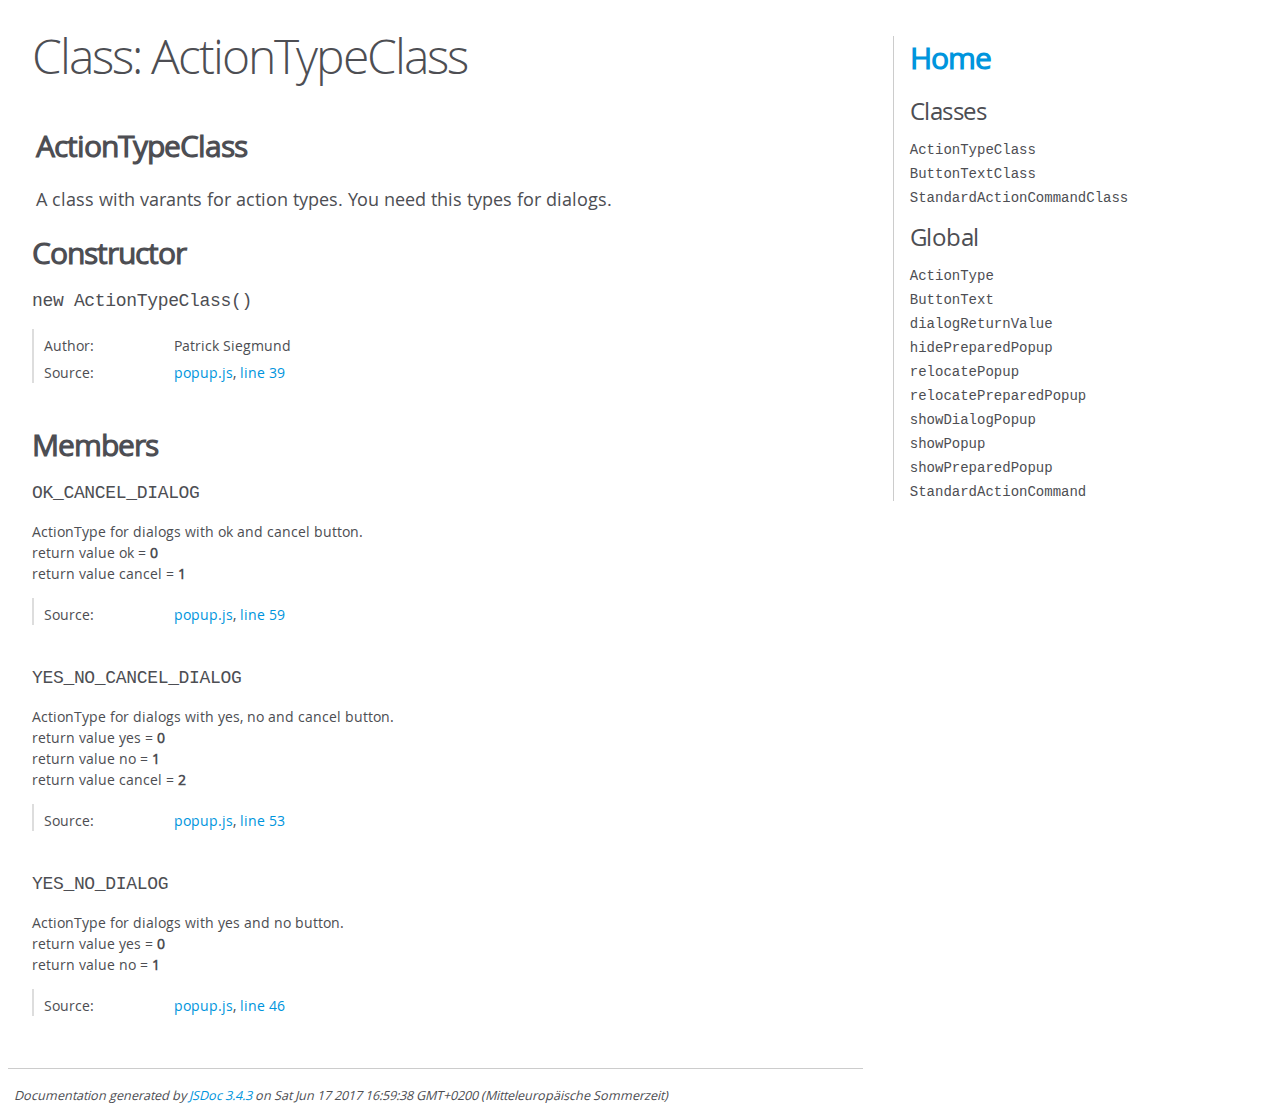
==== documentation/ActionTypeClass.html @ 2ad902a5 "jsdoc batch file" ====
<!DOCTYPE html>
<html lang="en">
<head>
    <meta charset="utf-8">
    <title>JSDoc: Class: ActionTypeClass</title>

    <script src="scripts/prettify/prettify.js"> </script>
    <script src="scripts/prettify/lang-css.js"> </script>
    <!--[if lt IE 9]>
      <script src="//html5shiv.googlecode.com/svn/trunk/html5.js"></script>
    <![endif]-->
    <link type="text/css" rel="stylesheet" href="styles/prettify-tomorrow.css">
    <link type="text/css" rel="stylesheet" href="styles/jsdoc-default.css">
</head>

<body>

<div id="main">

    <h1 class="page-title">Class: ActionTypeClass</h1>

    




<section>

<header>
    
        <h2>ActionTypeClass</h2>
        
            <div class="class-description">A class with varants for action types. You need this types for dialogs.</div>
        
    
</header>

<article>
    <div class="container-overview">
    
        

    
    <h2>Constructor</h2>
    

    <h4 class="name" id="ActionTypeClass"><span class="type-signature"></span>new ActionTypeClass<span class="signature">()</span><span class="type-signature"></span></h4>

    















<dl class="details">

    

    

    

    

    

    

    

    

    
    <dt class="tag-author">Author:</dt>
    <dd class="tag-author">
        <ul>
            <li>Patrick Siegmund</li>
        </ul>
    </dd>
    

    

    

    

    
    <dt class="tag-source">Source:</dt>
    <dd class="tag-source"><ul class="dummy"><li>
        <a href="popup.js.html">popup.js</a>, <a href="popup.js.html#line39">line 39</a>
    </li></ul></dd>
    

    

    

    
</dl>
















    
    </div>

    

    

    

     

    

    
        <h3 class="subsection-title">Members</h3>

        
            
<h4 class="name" id="OK_CANCEL_DIALOG"><span class="type-signature"></span>OK_CANCEL_DIALOG<span class="type-signature"></span></h4>




<div class="description">
    ActionType for dialogs with ok and cancel button.<br>	return value ok = <b>0</b><br>	return value cancel = <b>1</b>
</div>







<dl class="details">

    

    

    

    

    

    

    

    

    

    

    

    

    
    <dt class="tag-source">Source:</dt>
    <dd class="tag-source"><ul class="dummy"><li>
        <a href="popup.js.html">popup.js</a>, <a href="popup.js.html#line59">line 59</a>
    </li></ul></dd>
    

    

    

    
</dl>






        
            
<h4 class="name" id="YES_NO_CANCEL_DIALOG"><span class="type-signature"></span>YES_NO_CANCEL_DIALOG<span class="type-signature"></span></h4>




<div class="description">
    ActionType for dialogs with yes, no and cancel button.<br>	return value yes = <b>0</b><br>	return value no = <b>1</b><br>	return value cancel = <b>2</b>
</div>







<dl class="details">

    

    

    

    

    

    

    

    

    

    

    

    

    
    <dt class="tag-source">Source:</dt>
    <dd class="tag-source"><ul class="dummy"><li>
        <a href="popup.js.html">popup.js</a>, <a href="popup.js.html#line53">line 53</a>
    </li></ul></dd>
    

    

    

    
</dl>






        
            
<h4 class="name" id="YES_NO_DIALOG"><span class="type-signature"></span>YES_NO_DIALOG<span class="type-signature"></span></h4>




<div class="description">
    ActionType for dialogs with yes and no button.<br>	return value yes = <b>0</b><br>	return value no = <b>1</b>
</div>







<dl class="details">

    

    

    

    

    

    

    

    

    

    

    

    

    
    <dt class="tag-source">Source:</dt>
    <dd class="tag-source"><ul class="dummy"><li>
        <a href="popup.js.html">popup.js</a>, <a href="popup.js.html#line46">line 46</a>
    </li></ul></dd>
    

    

    

    
</dl>






        
    

    

    

    
</article>

</section>




</div>

<nav>
    <h2><a href="index.html">Home</a></h2><h3>Classes</h3><ul><li><a href="ActionTypeClass.html">ActionTypeClass</a></li><li><a href="ButtonTextClass.html">ButtonTextClass</a></li><li><a href="StandardActionCommandClass.html">StandardActionCommandClass</a></li></ul><h3>Global</h3><ul><li><a href="global.html#ActionType">ActionType</a></li><li><a href="global.html#ButtonText">ButtonText</a></li><li><a href="global.html#dialogReturnValue">dialogReturnValue</a></li><li><a href="global.html#hidePreparedPopup">hidePreparedPopup</a></li><li><a href="global.html#relocatePopup">relocatePopup</a></li><li><a href="global.html#relocatePreparedPopup">relocatePreparedPopup</a></li><li><a href="global.html#showDialogPopup">showDialogPopup</a></li><li><a href="global.html#showPopup">showPopup</a></li><li><a href="global.html#showPreparedPopup">showPreparedPopup</a></li><li><a href="global.html#StandardActionCommand">StandardActionCommand</a></li></ul>
</nav>

<br class="clear">

<footer>
    Documentation generated by <a href="https://github.com/jsdoc3/jsdoc">JSDoc 3.4.3</a> on Sat Jun 17 2017 16:59:38 GMT+0200 (Mitteleuropäische Sommerzeit)
</footer>

<script> prettyPrint(); </script>
<script src="scripts/linenumber.js"> </script>
</body>
</html>
---- documentation/styles/prettify-tomorrow.css ----
/* Tomorrow Theme */
/* Original theme - https://github.com/chriskempson/tomorrow-theme */
/* Pretty printing styles. Used with prettify.js. */
/* SPAN elements with the classes below are added by prettyprint. */
/* plain text */
.pln {
  color: #4d4d4c; }

@media screen {
  /* string content */
  .str {
    color: #718c00; }

  /* a keyword */
  .kwd {
    color: #8959a8; }

  /* a comment */
  .com {
    color: #8e908c; }

  /* a type name */
  .typ {
    color: #4271ae; }

  /* a literal value */
  .lit {
    color: #f5871f; }

  /* punctuation */
  .pun {
    color: #4d4d4c; }

  /* lisp open bracket */
  .opn {
    color: #4d4d4c; }

  /* lisp close bracket */
  .clo {
    color: #4d4d4c; }

  /* a markup tag name */
  .tag {
    color: #c82829; }

  /* a markup attribute name */
  .atn {
    color: #f5871f; }

  /* a markup attribute value */
  .atv {
    color: #3e999f; }

  /* a declaration */
  .dec {
    color: #f5871f; }

  /* a variable name */
  .var {
    color: #c82829; }

  /* a function name */
  .fun {
    color: #4271ae; } }
/* Use higher contrast and text-weight for printable form. */
@media print, projection {
  .str {
    color: #060; }

  .kwd {
    color: #006;
    font-weight: bold; }

  .com {
    color: #600;
    font-style: italic; }

  .typ {
    color: #404;
    font-weight: bold; }

  .lit {
    color: #044; }

  .pun, .opn, .clo {
    color: #440; }

  .tag {
    color: #006;
    font-weight: bold; }

  .atn {
    color: #404; }

  .atv {
    color: #060; } }
/* Style */
/*
pre.prettyprint {
  background: white;
  font-family: Consolas, Monaco, 'Andale Mono', monospace;
  font-size: 12px;
  line-height: 1.5;
  border: 1px solid #ccc;
  padding: 10px; }
*/

/* Specify class=linenums on a pre to get line numbering */
ol.linenums {
  margin-top: 0;
  margin-bottom: 0; }

/* IE indents via margin-left */
li.L0,
li.L1,
li.L2,
li.L3,
li.L4,
li.L5,
li.L6,
li.L7,
li.L8,
li.L9 {
  /* */ }

/* Alternate shading for lines */
li.L1,
li.L3,
li.L5,
li.L7,
li.L9 {
  /* */ }
---- documentation/styles/jsdoc-default.css ----
@font-face {
    font-family: 'Open Sans';
    font-weight: normal;
    font-style: normal;
    src: url('../fonts/OpenSans-Regular-webfont.eot');
    src:
        local('Open Sans'),
        local('OpenSans'),
        url('../fonts/OpenSans-Regular-webfont.eot?#iefix') format('embedded-opentype'),
        url('../fonts/OpenSans-Regular-webfont.woff') format('woff'),
        url('../fonts/OpenSans-Regular-webfont.svg#open_sansregular') format('svg');
}

@font-face {
    font-family: 'Open Sans Light';
    font-weight: normal;
    font-style: normal;
    src: url('../fonts/OpenSans-Light-webfont.eot');
    src:
        local('Open Sans Light'),
        local('OpenSans Light'),
        url('../fonts/OpenSans-Light-webfont.eot?#iefix') format('embedded-opentype'),
        url('../fonts/OpenSans-Light-webfont.woff') format('woff'),
        url('../fonts/OpenSans-Light-webfont.svg#open_sanslight') format('svg');
}

html
{
    overflow: auto;
    background-color: #fff;
    font-size: 14px;
}

body
{
    font-family: 'Open Sans', sans-serif;
    line-height: 1.5;
    color: #4d4e53;
    background-color: white;
}

a, a:visited, a:active {
    color: #0095dd;
    text-decoration: none;
}

a:hover {
    text-decoration: underline;
}

header
{
    display: block;
    padding: 0px 4px;
}

tt, code, kbd, samp {
    font-family: Consolas, Monaco, 'Andale Mono', monospace;
}

.class-description {
    font-size: 130%;
    line-height: 140%;
    margin-bottom: 1em;
    margin-top: 1em;
}

.class-description:empty {
    margin: 0;
}

#main {
    float: left;
    width: 70%;
}

article dl {
    margin-bottom: 40px;
}

section
{
    display: block;
    background-color: #fff;
    padding: 12px 24px;
    border-bottom: 1px solid #ccc;
    margin-right: 30px;
}

.variation {
    display: none;
}

.signature-attributes {
    font-size: 60%;
    color: #aaa;
    font-style: italic;
    font-weight: lighter;
}

nav
{
    display: block;
    float: right;
    margin-top: 28px;
    width: 30%;
    box-sizing: border-box;
    border-left: 1px solid #ccc;
    padding-left: 16px;
}

nav ul {
    font-family: 'Lucida Grande', 'Lucida Sans Unicode', arial, sans-serif;
    font-size: 100%;
    line-height: 17px;
    padding: 0;
    margin: 0;
    list-style-type: none;
}

nav ul a, nav ul a:visited, nav ul a:active {
    font-family: Consolas, Monaco, 'Andale Mono', monospace;
    line-height: 18px;
    color: #4D4E53;
}

nav h3 {
    margin-top: 12px;
}

nav li {
    margin-top: 6px;
}

footer {
    display: block;
    padding: 6px;
    margin-top: 12px;
    font-style: italic;
    font-size: 90%;
}

h1, h2, h3, h4 {
    font-weight: 200;
    margin: 0;
}

h1
{
    font-family: 'Open Sans Light', sans-serif;
    font-size: 48px;
    letter-spacing: -2px;
    margin: 12px 24px 20px;
}

h2, h3.subsection-title
{
    font-size: 30px;
    font-weight: 700;
    letter-spacing: -1px;
    margin-bottom: 12px;
}

h3
{
    font-size: 24px;
    letter-spacing: -0.5px;
    margin-bottom: 12px;
}

h4
{
    font-size: 18px;
    letter-spacing: -0.33px;
    margin-bottom: 12px;
    color: #4d4e53;
}

h5, .container-overview .subsection-title
{
    font-size: 120%;
    font-weight: bold;
    letter-spacing: -0.01em;
    margin: 8px 0 3px 0;
}

h6
{
    font-size: 100%;
    letter-spacing: -0.01em;
    margin: 6px 0 3px 0;
    font-style: italic;
}

table
{
    border-spacing: 0;
    border: 0;
    border-collapse: collapse;
}

td, th
{
    border: 1px solid #ddd;
    margin: 0px;
    text-align: left;
    vertical-align: top;
    padding: 4px 6px;
    display: table-cell;
}

thead tr
{
    background-color: #ddd;
    font-weight: bold;
}

th { border-right: 1px solid #aaa; }
tr > th:last-child { border-right: 1px solid #ddd; }

.ancestors { color: #999; }
.ancestors a
{
    color: #999 !important;
    text-decoration: none;
}

.clear
{
    clear: both;
}

.important
{
    font-weight: bold;
    color: #950B02;
}

.yes-def {
    text-indent: -1000px;
}

.type-signature {
    color: #aaa;
}

.name, .signature {
    font-family: Consolas, Monaco, 'Andale Mono', monospace;
}

.details { margin-top: 14px; border-left: 2px solid #DDD; }
.details dt { width: 120px; float: left; padding-left: 10px;  padding-top: 6px; }
.details dd { margin-left: 70px; }
.details ul { margin: 0; }
.details ul { list-style-type: none; }
.details li { margin-left: 30px; padding-top: 6px; }
.details pre.prettyprint { margin: 0 }
.details .object-value { padding-top: 0; }

.description {
    margin-bottom: 1em;
    margin-top: 1em;
}

.code-caption
{
    font-style: italic;
    font-size: 107%;
    margin: 0;
}

.prettyprint
{
    border: 1px solid #ddd;
    width: 80%;
    overflow: auto;
}

.prettyprint.source {
    width: inherit;
}

.prettyprint code
{
    font-size: 100%;
    line-height: 18px;
    display: block;
    padding: 4px 12px;
    margin: 0;
    background-color: #fff;
    color: #4D4E53;
}

.prettyprint code span.line
{
  display: inline-block;
}

.prettyprint.linenums
{
  padding-left: 70px;
  -webkit-user-select: none;
  -moz-user-select: none;
  -ms-user-select: none;
  user-select: none;
}

.prettyprint.linenums ol
{
  padding-left: 0;
}

.prettyprint.linenums li
{
  border-left: 3px #ddd solid;
}

.prettyprint.linenums li.selected,
.prettyprint.linenums li.selected *
{
  background-color: lightyellow;
}

.prettyprint.linenums li *
{
  -webkit-user-select: text;
  -moz-user-select: text;
  -ms-user-select: text;
  user-select: text;
}

.params .name, .props .name, .name code {
    color: #4D4E53;
    font-family: Consolas, Monaco, 'Andale Mono', monospace;
    font-size: 100%;
}

.params td.description > p:first-child,
.props td.description > p:first-child
{
    margin-top: 0;
    padding-top: 0;
}

.params td.description > p:last-child,
.props td.description > p:last-child
{
    margin-bottom: 0;
    padding-bottom: 0;
}

.disabled {
    color: #454545;
}
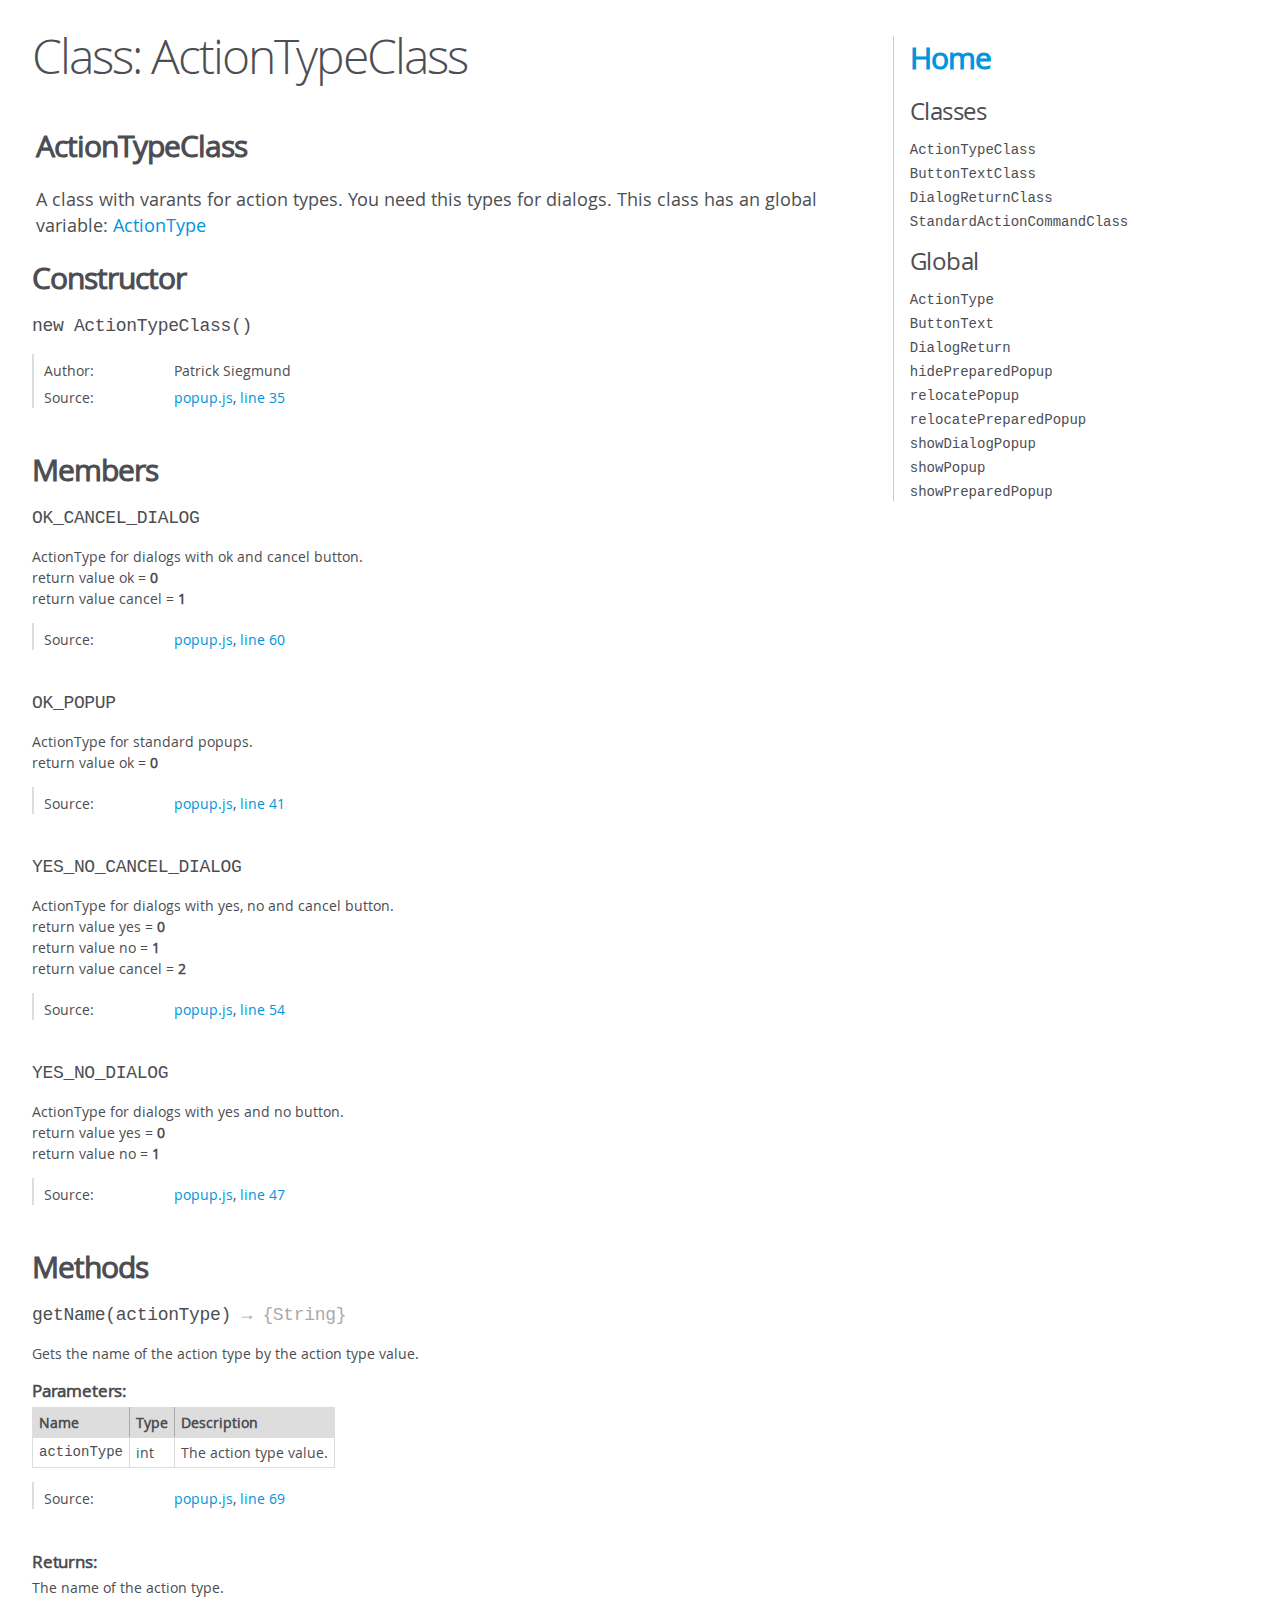
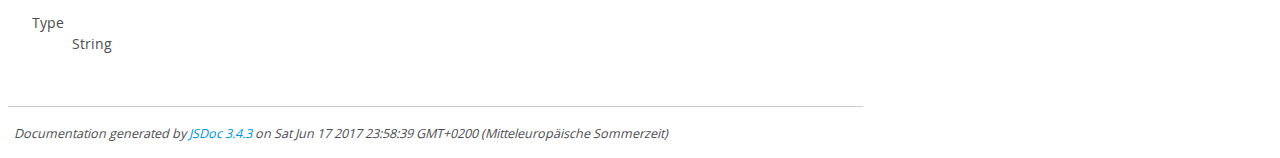
==== commit e1c2f2a4: "Version 1.2.0: more object oriented elements" ====
--- a/documentation/ActionTypeClass.html
+++ b/documentation/ActionTypeClass.html
@@ -30,7 +30,8 @@
     
         <h2>ActionTypeClass</h2>
         
-            <div class="class-description">A class with varants for action types. You need this types for dialogs.</div>
+            <div class="class-description">A class with varants for action types. You need this types for dialogs.+This class has an global variable: <a href="global.html#ActionType">ActionType</a></div>
         
     
 </header>
@@ -98,7 +99,7 @@
     
     <dt class="tag-source">Source:</dt>
     <dd class="tag-source"><ul class="dummy"><li>
-        <a href="popup.js.html">popup.js</a>, <a href="popup.js.html#line39">line 39</a>
+        <a href="popup.js.html">popup.js</a>, <a href="popup.js.html#line35">line 35</a>
     </li></ul></dd>
     
 
@@ -188,7 +189,70 @@
     
     <dt class="tag-source">Source:</dt>
     <dd class="tag-source"><ul class="dummy"><li>
-        <a href="popup.js.html">popup.js</a>, <a href="popup.js.html#line59">line 59</a>
+        <a href="popup.js.html">popup.js</a>, <a href="popup.js.html#line60">line 60</a>
+    </li></ul></dd>
+    
+
+    
+
+    
+
+    
+</dl>
+
+
+
+
+
+
+        
+            
+<h4 class="name" id="OK_POPUP"><span class="type-signature"></span>OK_POPUP<span class="type-signature"></span></h4>
+
+
+
+
+<div class="description">
+    ActionType for standard popups.<br>+	return value ok = <b>0</b>
+</div>
+
+
+
+
+
+
+
+<dl class="details">
+
+    
+
+    
+
+    
+
+    
+
+    
+
+    
+
+    
+
+    
+
+    
+
+    
+
+    
+
+    
+
+    
+    <dt class="tag-source">Source:</dt>
+    <dd class="tag-source"><ul class="dummy"><li>
+        <a href="popup.js.html">popup.js</a>, <a href="popup.js.html#line41">line 41</a>
     </li></ul></dd>
     
 
@@ -253,7 +317,7 @@
     
     <dt class="tag-source">Source:</dt>
     <dd class="tag-source"><ul class="dummy"><li>
-        <a href="popup.js.html">popup.js</a>, <a href="popup.js.html#line53">line 53</a>
+        <a href="popup.js.html">popup.js</a>, <a href="popup.js.html#line54">line 54</a>
     </li></ul></dd>
     
 
@@ -317,7 +381,7 @@
     
     <dt class="tag-source">Source:</dt>
     <dd class="tag-source"><ul class="dummy"><li>
-        <a href="popup.js.html">popup.js</a>, <a href="popup.js.html#line46">line 46</a>
+        <a href="popup.js.html">popup.js</a>, <a href="popup.js.html#line47">line 47</a>
     </li></ul></dd>
     
 
@@ -337,6 +401,163 @@
     
 
     
+        <h3 class="subsection-title">Methods</h3>
+
+        
+            
+
+    
+
+    <h4 class="name" id="getName"><span class="type-signature"></span>getName<span class="signature">(actionType)</span><span class="type-signature"> &rarr; {String}</span></h4>
+
+    
+
+
+
+<div class="description">
+    Gets the name of the action type by the action type value.
+</div>
+
+
+
+
+
+
+
+
+
+    <h5>Parameters:</h5>
+    
+
+<table class="params">
+    <thead>
+    <tr>
+        
+        <th>Name</th>
+        
+
+        <th>Type</th>
+
+        
+
+        
+
+        <th class="last">Description</th>
+    </tr>
+    </thead>
+
+    <tbody>
+    
+
+        <tr>
+            
+                <td class="name"><code>actionType</code></td>
+            
+
+            <td class="type">
+            
+                
+<span class="param-type">int</span>
+
+
+            
+            </td>
+
+            
+
+            
+
+            <td class="description last">The action type value.</td>
+        </tr>
+
+    
+    </tbody>
+</table>
+
+
+
+
+
+
+<dl class="details">
+
+    
+
+    
+
+    
+
+    
+
+    
+
+    
+
+    
+
+    
+
+    
+
+    
+
+    
+
+    
+
+    
+    <dt class="tag-source">Source:</dt>
+    <dd class="tag-source"><ul class="dummy"><li>
+        <a href="popup.js.html">popup.js</a>, <a href="popup.js.html#line69">line 69</a>
+    </li></ul></dd>
+    
+
+    
+
+    
+
+    
+</dl>
+
+
+
+
+
+
+
+
+
+
+
+
+
+<h5>Returns:</h5>
+
+        
+<div class="param-desc">
+    The name of the action type.
+</div>
+
+
+
+<dl>
+    <dt>
+        Type
+    </dt>
+    <dd>
+        
+<span class="param-type">String</span>
+
+
+    </dd>
+</dl>
+
+    
+
+
+
+        
+    
 
     
 
@@ -351,13 +572,13 @@
 </div>
 
 <nav>
-    <h2><a href="index.html">Home</a></h2><h3>Classes</h3><ul><li><a href="ActionTypeClass.html">ActionTypeClass</a></li><li><a href="ButtonTextClass.html">ButtonTextClass</a></li><li><a href="StandardActionCommandClass.html">StandardActionCommandClass</a></li></ul><h3>Global</h3><ul><li><a href="global.html#ActionType">ActionType</a></li><li><a href="global.html#ButtonText">ButtonText</a></li><li><a href="global.html#dialogReturnValue">dialogReturnValue</a></li><li><a href="global.html#hidePreparedPopup">hidePreparedPopup</a></li><li><a href="global.html#relocatePopup">relocatePopup</a></li><li><a href="global.html#relocatePreparedPopup">relocatePreparedPopup</a></li><li><a href="global.html#showDialogPopup">showDialogPopup</a></li><li><a href="global.html#showPopup">showPopup</a></li><li><a href="global.html#showPreparedPopup">showPreparedPopup</a></li><li><a href="global.html#StandardActionCommand">StandardActionCommand</a></li></ul>
+    <h2><a href="index.html">Home</a></h2><h3>Classes</h3><ul><li><a href="ActionTypeClass.html">ActionTypeClass</a></li><li><a href="ButtonTextClass.html">ButtonTextClass</a></li><li><a href="DialogReturnClass.html">DialogReturnClass</a></li><li><a href="StandardActionCommandClass.html">StandardActionCommandClass</a></li></ul><h3>Global</h3><ul><li><a href="global.html#ActionType">ActionType</a></li><li><a href="global.html#ButtonText">ButtonText</a></li><li><a href="global.html#DialogReturn">DialogReturn</a></li><li><a href="global.html#hidePreparedPopup">hidePreparedPopup</a></li><li><a href="global.html#relocatePopup">relocatePopup</a></li><li><a href="global.html#relocatePreparedPopup">relocatePreparedPopup</a></li><li><a href="global.html#showDialogPopup">showDialogPopup</a></li><li><a href="global.html#showPopup">showPopup</a></li><li><a href="global.html#showPreparedPopup">showPreparedPopup</a></li></ul>
 </nav>
 
 <br class="clear">
 
 <footer>
-    Documentation generated by <a href="https://github.com/jsdoc3/jsdoc">JSDoc 3.4.3</a> on Sat Jun 17 2017 16:59:38 GMT+0200 (Mitteleuropäische Sommerzeit)
+    Documentation generated by <a href="https://github.com/jsdoc3/jsdoc">JSDoc 3.4.3</a> on Sat Jun 17 2017 23:58:39 GMT+0200 (Mitteleuropäische Sommerzeit)
 </footer>
 
 <script> prettyPrint(); </script>
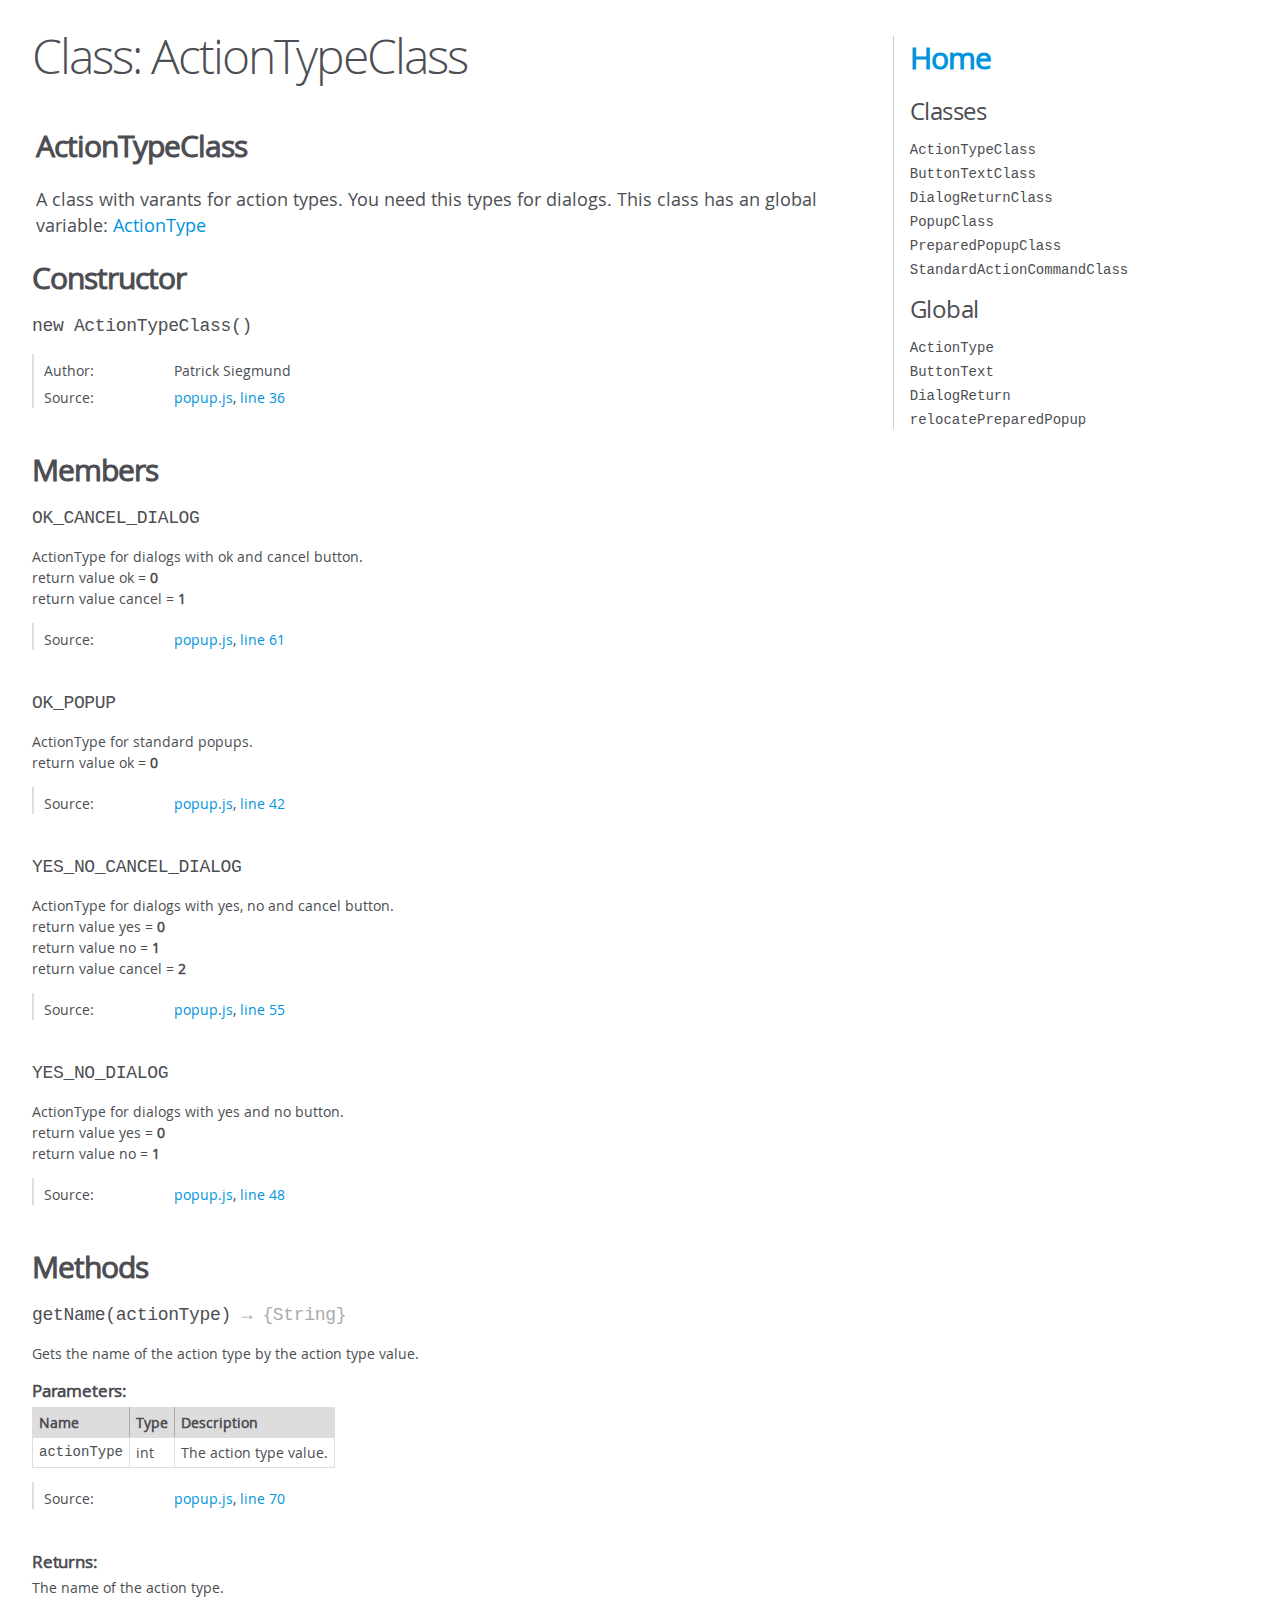
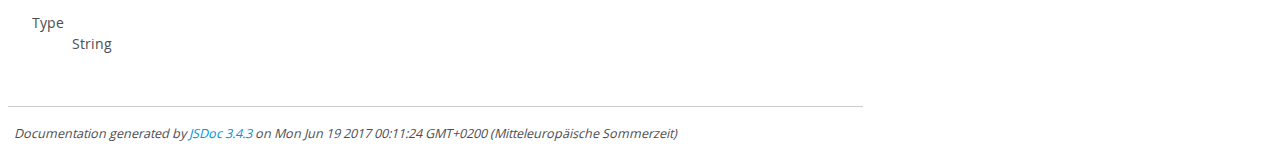
==== commit eb91dd0a: "Fast komplett auf OO umgestiegen." ====
--- a/documentation/ActionTypeClass.html
+++ b/documentation/ActionTypeClass.html
@@ -99,7 +99,7 @@
     
     <dt class="tag-source">Source:</dt>
     <dd class="tag-source"><ul class="dummy"><li>
-        <a href="popup.js.html">popup.js</a>, <a href="popup.js.html#line35">line 35</a>
+        <a href="popup.js.html">popup.js</a>, <a href="popup.js.html#line36">line 36</a>
     </li></ul></dd>
     
 
@@ -189,7 +189,7 @@
     
     <dt class="tag-source">Source:</dt>
     <dd class="tag-source"><ul class="dummy"><li>
-        <a href="popup.js.html">popup.js</a>, <a href="popup.js.html#line60">line 60</a>
+        <a href="popup.js.html">popup.js</a>, <a href="popup.js.html#line61">line 61</a>
     </li></ul></dd>
     
 
@@ -252,7 +252,7 @@
     
     <dt class="tag-source">Source:</dt>
     <dd class="tag-source"><ul class="dummy"><li>
-        <a href="popup.js.html">popup.js</a>, <a href="popup.js.html#line41">line 41</a>
+        <a href="popup.js.html">popup.js</a>, <a href="popup.js.html#line42">line 42</a>
     </li></ul></dd>
     
 
@@ -317,7 +317,7 @@
     
     <dt class="tag-source">Source:</dt>
     <dd class="tag-source"><ul class="dummy"><li>
-        <a href="popup.js.html">popup.js</a>, <a href="popup.js.html#line54">line 54</a>
+        <a href="popup.js.html">popup.js</a>, <a href="popup.js.html#line55">line 55</a>
     </li></ul></dd>
     
 
@@ -381,7 +381,7 @@
     
     <dt class="tag-source">Source:</dt>
     <dd class="tag-source"><ul class="dummy"><li>
-        <a href="popup.js.html">popup.js</a>, <a href="popup.js.html#line47">line 47</a>
+        <a href="popup.js.html">popup.js</a>, <a href="popup.js.html#line48">line 48</a>
     </li></ul></dd>
     
 
@@ -508,7 +508,7 @@
     
     <dt class="tag-source">Source:</dt>
     <dd class="tag-source"><ul class="dummy"><li>
-        <a href="popup.js.html">popup.js</a>, <a href="popup.js.html#line69">line 69</a>
+        <a href="popup.js.html">popup.js</a>, <a href="popup.js.html#line70">line 70</a>
     </li></ul></dd>
     
 
@@ -572,13 +572,13 @@
 </div>
 
 <nav>
-    <h2><a href="index.html">Home</a></h2><h3>Classes</h3><ul><li><a href="ActionTypeClass.html">ActionTypeClass</a></li><li><a href="ButtonTextClass.html">ButtonTextClass</a></li><li><a href="DialogReturnClass.html">DialogReturnClass</a></li><li><a href="StandardActionCommandClass.html">StandardActionCommandClass</a></li></ul><h3>Global</h3><ul><li><a href="global.html#ActionType">ActionType</a></li><li><a href="global.html#ButtonText">ButtonText</a></li><li><a href="global.html#DialogReturn">DialogReturn</a></li><li><a href="global.html#hidePreparedPopup">hidePreparedPopup</a></li><li><a href="global.html#relocatePopup">relocatePopup</a></li><li><a href="global.html#relocatePreparedPopup">relocatePreparedPopup</a></li><li><a href="global.html#showDialogPopup">showDialogPopup</a></li><li><a href="global.html#showPopup">showPopup</a></li><li><a href="global.html#showPreparedPopup">showPreparedPopup</a></li></ul>
+    <h2><a href="index.html">Home</a></h2><h3>Classes</h3><ul><li><a href="ActionTypeClass.html">ActionTypeClass</a></li><li><a href="ButtonTextClass.html">ButtonTextClass</a></li><li><a href="DialogReturnClass.html">DialogReturnClass</a></li><li><a href="PopupClass.html">PopupClass</a></li><li><a href="PreparedPopupClass.html">PreparedPopupClass</a></li><li><a href="StandardActionCommandClass.html">StandardActionCommandClass</a></li></ul><h3>Global</h3><ul><li><a href="global.html#ActionType">ActionType</a></li><li><a href="global.html#ButtonText">ButtonText</a></li><li><a href="global.html#DialogReturn">DialogReturn</a></li><li><a href="global.html#relocatePreparedPopup">relocatePreparedPopup</a></li></ul>
 </nav>
 
 <br class="clear">
 
 <footer>
-    Documentation generated by <a href="https://github.com/jsdoc3/jsdoc">JSDoc 3.4.3</a> on Sat Jun 17 2017 23:58:39 GMT+0200 (Mitteleuropäische Sommerzeit)
+    Documentation generated by <a href="https://github.com/jsdoc3/jsdoc">JSDoc 3.4.3</a> on Mon Jun 19 2017 00:11:24 GMT+0200 (Mitteleuropäische Sommerzeit)
 </footer>
 
 <script> prettyPrint(); </script>
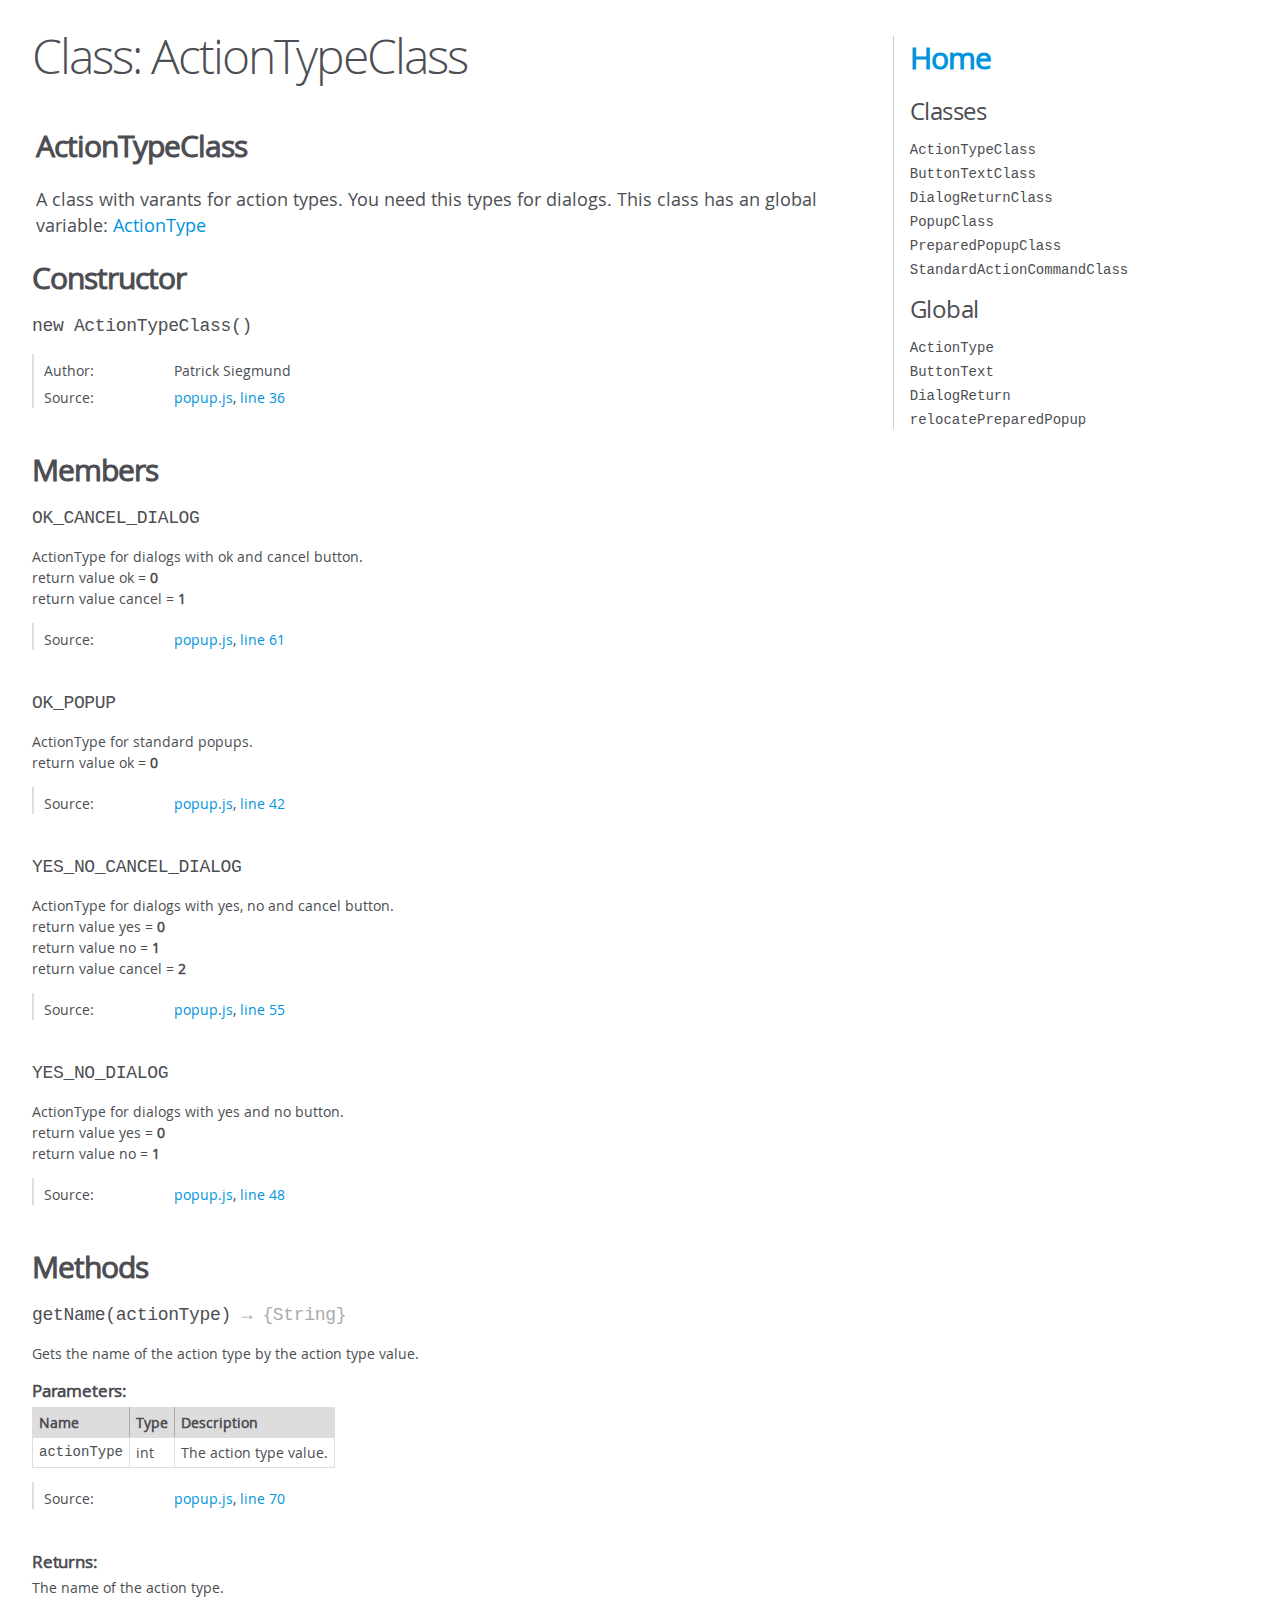
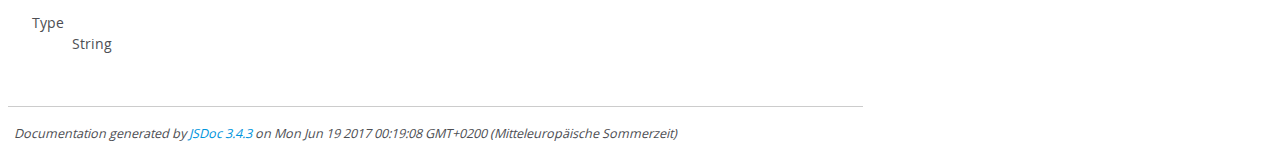
==== commit 85d91fd8: "Korrektur an der Doku" ====
--- a/documentation/ActionTypeClass.html
+++ b/documentation/ActionTypeClass.html
@@ -578,7 +578,7 @@
 <br class="clear">
 
 <footer>
-    Documentation generated by <a href="https://github.com/jsdoc3/jsdoc">JSDoc 3.4.3</a> on Mon Jun 19 2017 00:11:24 GMT+0200 (Mitteleuropäische Sommerzeit)
+    Documentation generated by <a href="https://github.com/jsdoc3/jsdoc">JSDoc 3.4.3</a> on Mon Jun 19 2017 00:19:08 GMT+0200 (Mitteleuropäische Sommerzeit)
 </footer>
 
 <script> prettyPrint(); </script>
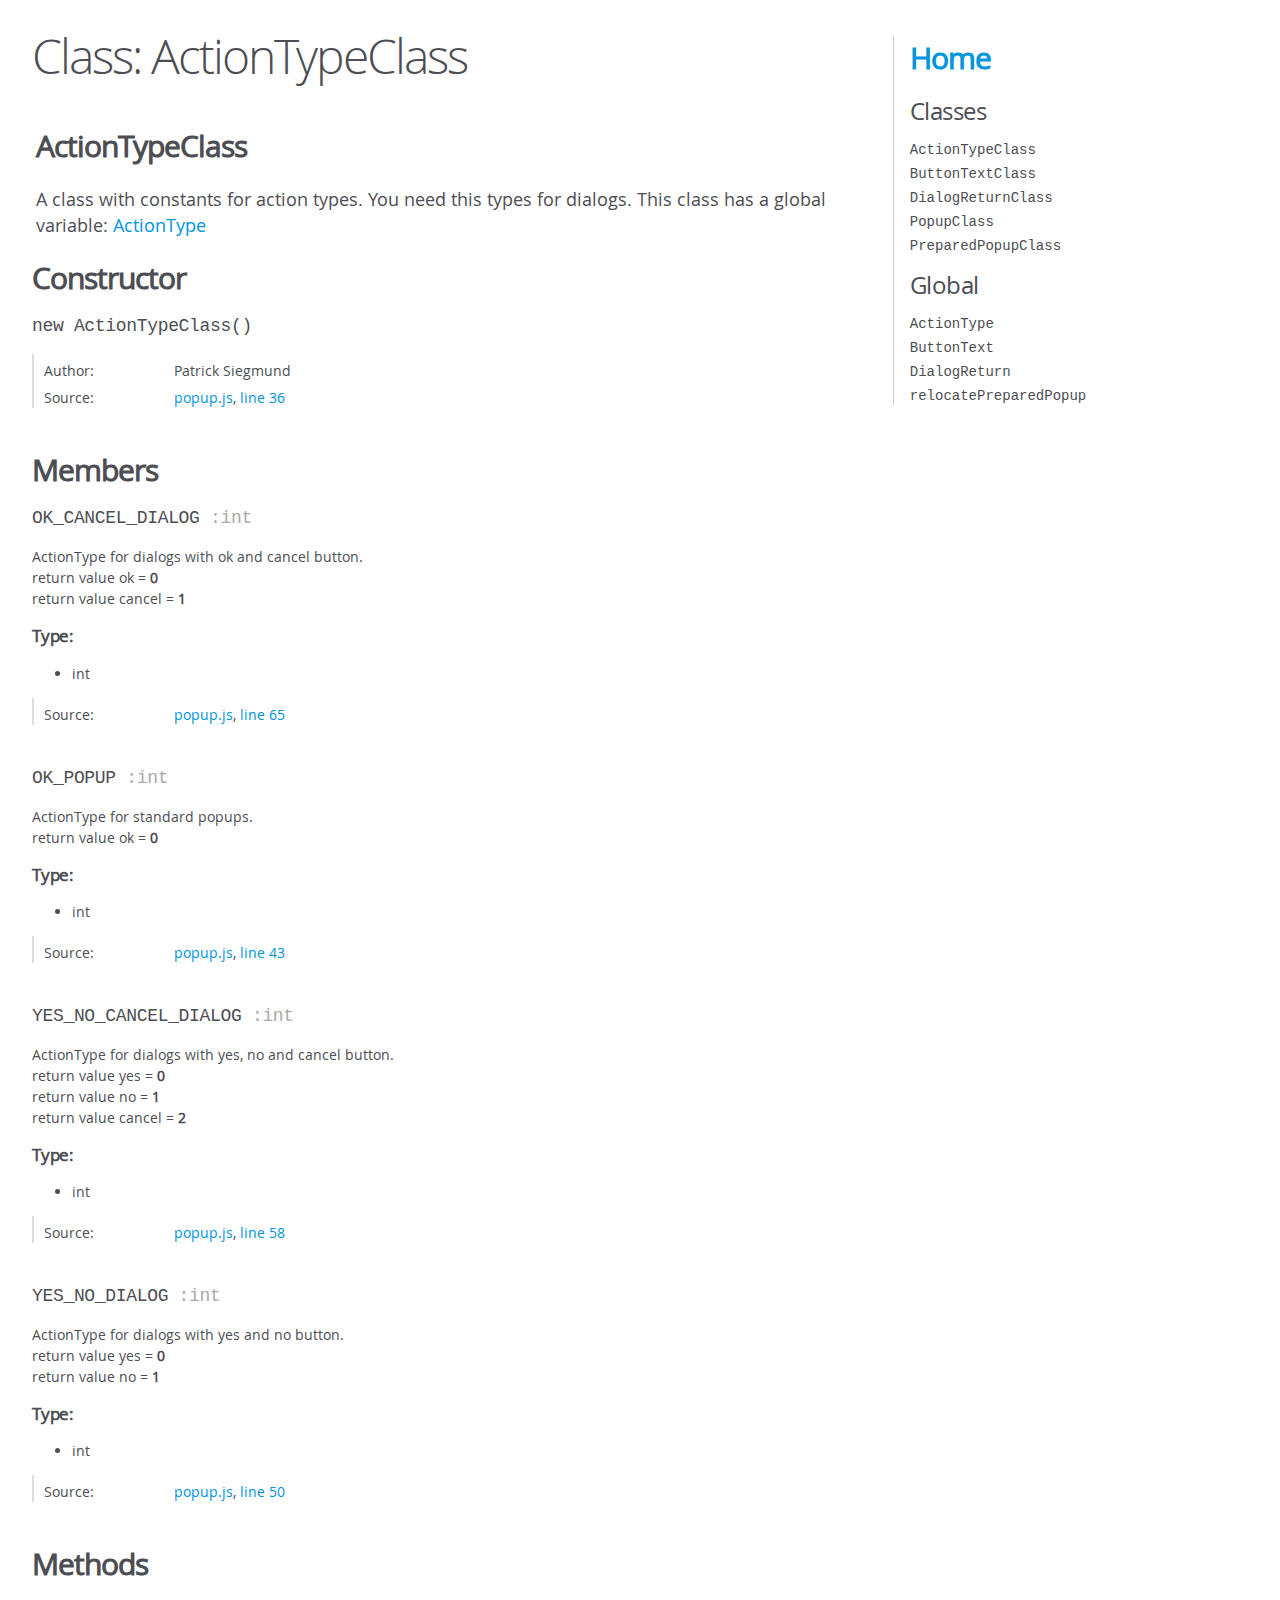
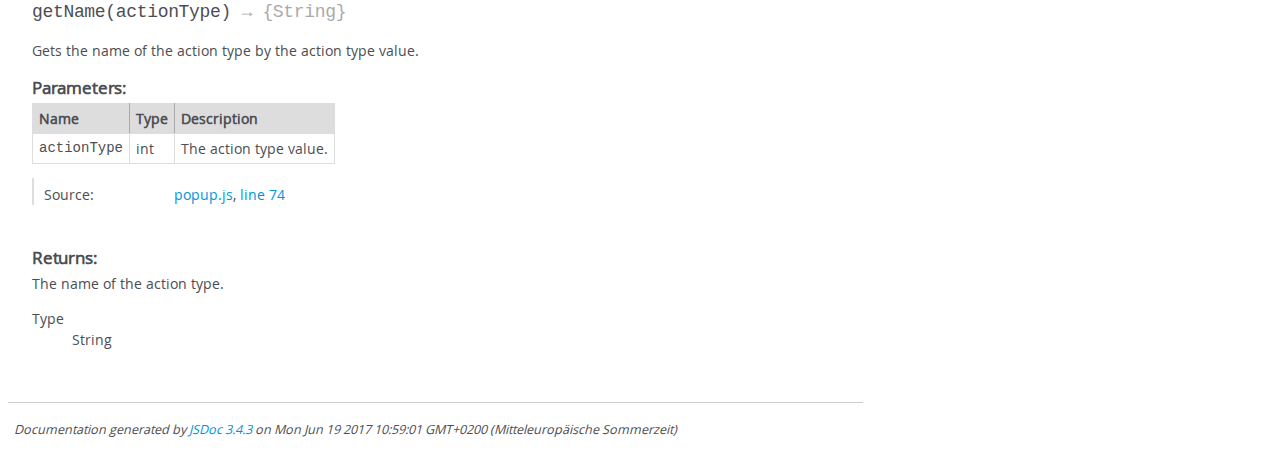
==== commit cdf88fc0: "Update der Doku" ====
--- a/documentation/ActionTypeClass.html
+++ b/documentation/ActionTypeClass.html
@@ -30,8 +30,8 @@
     
         <h2>ActionTypeClass</h2>
         
-            <div class="class-description">A class with varants for action types. You need this types for dialogs.-This class has an global variable: <a href="global.html#ActionType">ActionType</a></div>
+            <div class="class-description">A class with constants for action types. You need this types for dialogs.+This class has a global variable: <a href="global.html#ActionType">ActionType</a></div>
         
     
 </header>
@@ -143,7 +143,7 @@
 
         
             
-<h4 class="name" id="OK_CANCEL_DIALOG"><span class="type-signature"></span>OK_CANCEL_DIALOG<span class="type-signature"></span></h4>
+<h4 class="name" id="OK_CANCEL_DIALOG"><span class="type-signature"></span>OK_CANCEL_DIALOG<span class="type-signature"> :int</span></h4>
 
 
 
@@ -156,6 +156,16 @@
 
 
 
+    <h5>Type:</h5>
+    <ul>
+        <li>
+            
+<span class="param-type">int</span>
+
+
+        </li>
+    </ul>
+
 
 
 
@@ -189,7 +199,7 @@
     
     <dt class="tag-source">Source:</dt>
     <dd class="tag-source"><ul class="dummy"><li>
-        <a href="popup.js.html">popup.js</a>, <a href="popup.js.html#line61">line 61</a>
+        <a href="popup.js.html">popup.js</a>, <a href="popup.js.html#line65">line 65</a>
     </li></ul></dd>
     
 
@@ -207,7 +217,7 @@
 
         
             
-<h4 class="name" id="OK_POPUP"><span class="type-signature"></span>OK_POPUP<span class="type-signature"></span></h4>
+<h4 class="name" id="OK_POPUP"><span class="type-signature"></span>OK_POPUP<span class="type-signature"> :int</span></h4>
 
 
 
@@ -219,6 +229,16 @@
 
 
 
+    <h5>Type:</h5>
+    <ul>
+        <li>
+            
+<span class="param-type">int</span>
+
+
+        </li>
+    </ul>
+
 
 
 
@@ -252,7 +272,7 @@
     
     <dt class="tag-source">Source:</dt>
     <dd class="tag-source"><ul class="dummy"><li>
-        <a href="popup.js.html">popup.js</a>, <a href="popup.js.html#line42">line 42</a>
+        <a href="popup.js.html">popup.js</a>, <a href="popup.js.html#line43">line 43</a>
     </li></ul></dd>
     
 
@@ -270,7 +290,7 @@
 
         
             
-<h4 class="name" id="YES_NO_CANCEL_DIALOG"><span class="type-signature"></span>YES_NO_CANCEL_DIALOG<span class="type-signature"></span></h4>
+<h4 class="name" id="YES_NO_CANCEL_DIALOG"><span class="type-signature"></span>YES_NO_CANCEL_DIALOG<span class="type-signature"> :int</span></h4>
 
 
 
@@ -284,6 +304,16 @@
 
 
 
+    <h5>Type:</h5>
+    <ul>
+        <li>
+            
+<span class="param-type">int</span>
+
+
+        </li>
+    </ul>
+
 
 
 
@@ -317,7 +347,7 @@
     
     <dt class="tag-source">Source:</dt>
     <dd class="tag-source"><ul class="dummy"><li>
-        <a href="popup.js.html">popup.js</a>, <a href="popup.js.html#line55">line 55</a>
+        <a href="popup.js.html">popup.js</a>, <a href="popup.js.html#line58">line 58</a>
     </li></ul></dd>
     
 
@@ -335,7 +365,7 @@
 
         
             
-<h4 class="name" id="YES_NO_DIALOG"><span class="type-signature"></span>YES_NO_DIALOG<span class="type-signature"></span></h4>
+<h4 class="name" id="YES_NO_DIALOG"><span class="type-signature"></span>YES_NO_DIALOG<span class="type-signature"> :int</span></h4>
 
 
 
@@ -348,6 +378,16 @@
 
 
 
+    <h5>Type:</h5>
+    <ul>
+        <li>
+            
+<span class="param-type">int</span>
+
+
+        </li>
+    </ul>
+
 
 
 
@@ -381,7 +421,7 @@
     
     <dt class="tag-source">Source:</dt>
     <dd class="tag-source"><ul class="dummy"><li>
-        <a href="popup.js.html">popup.js</a>, <a href="popup.js.html#line48">line 48</a>
+        <a href="popup.js.html">popup.js</a>, <a href="popup.js.html#line50">line 50</a>
     </li></ul></dd>
     
 
@@ -508,7 +548,7 @@
     
     <dt class="tag-source">Source:</dt>
     <dd class="tag-source"><ul class="dummy"><li>
-        <a href="popup.js.html">popup.js</a>, <a href="popup.js.html#line70">line 70</a>
+        <a href="popup.js.html">popup.js</a>, <a href="popup.js.html#line74">line 74</a>
     </li></ul></dd>
     
 
@@ -572,13 +612,13 @@
 </div>
 
 <nav>
-    <h2><a href="index.html">Home</a></h2><h3>Classes</h3><ul><li><a href="ActionTypeClass.html">ActionTypeClass</a></li><li><a href="ButtonTextClass.html">ButtonTextClass</a></li><li><a href="DialogReturnClass.html">DialogReturnClass</a></li><li><a href="PopupClass.html">PopupClass</a></li><li><a href="PreparedPopupClass.html">PreparedPopupClass</a></li><li><a href="StandardActionCommandClass.html">StandardActionCommandClass</a></li></ul><h3>Global</h3><ul><li><a href="global.html#ActionType">ActionType</a></li><li><a href="global.html#ButtonText">ButtonText</a></li><li><a href="global.html#DialogReturn">DialogReturn</a></li><li><a href="global.html#relocatePreparedPopup">relocatePreparedPopup</a></li></ul>
+    <h2><a href="index.html">Home</a></h2><h3>Classes</h3><ul><li><a href="ActionTypeClass.html">ActionTypeClass</a></li><li><a href="ButtonTextClass.html">ButtonTextClass</a></li><li><a href="DialogReturnClass.html">DialogReturnClass</a></li><li><a href="PopupClass.html">PopupClass</a></li><li><a href="PreparedPopupClass.html">PreparedPopupClass</a></li></ul><h3>Global</h3><ul><li><a href="global.html#ActionType">ActionType</a></li><li><a href="global.html#ButtonText">ButtonText</a></li><li><a href="global.html#DialogReturn">DialogReturn</a></li><li><a href="global.html#relocatePreparedPopup">relocatePreparedPopup</a></li></ul>
 </nav>
 
 <br class="clear">
 
 <footer>
-    Documentation generated by <a href="https://github.com/jsdoc3/jsdoc">JSDoc 3.4.3</a> on Mon Jun 19 2017 00:19:08 GMT+0200 (Mitteleuropäische Sommerzeit)
+    Documentation generated by <a href="https://github.com/jsdoc3/jsdoc">JSDoc 3.4.3</a> on Mon Jun 19 2017 10:59:01 GMT+0200 (Mitteleuropäische Sommerzeit)
 </footer>
 
 <script> prettyPrint(); </script>
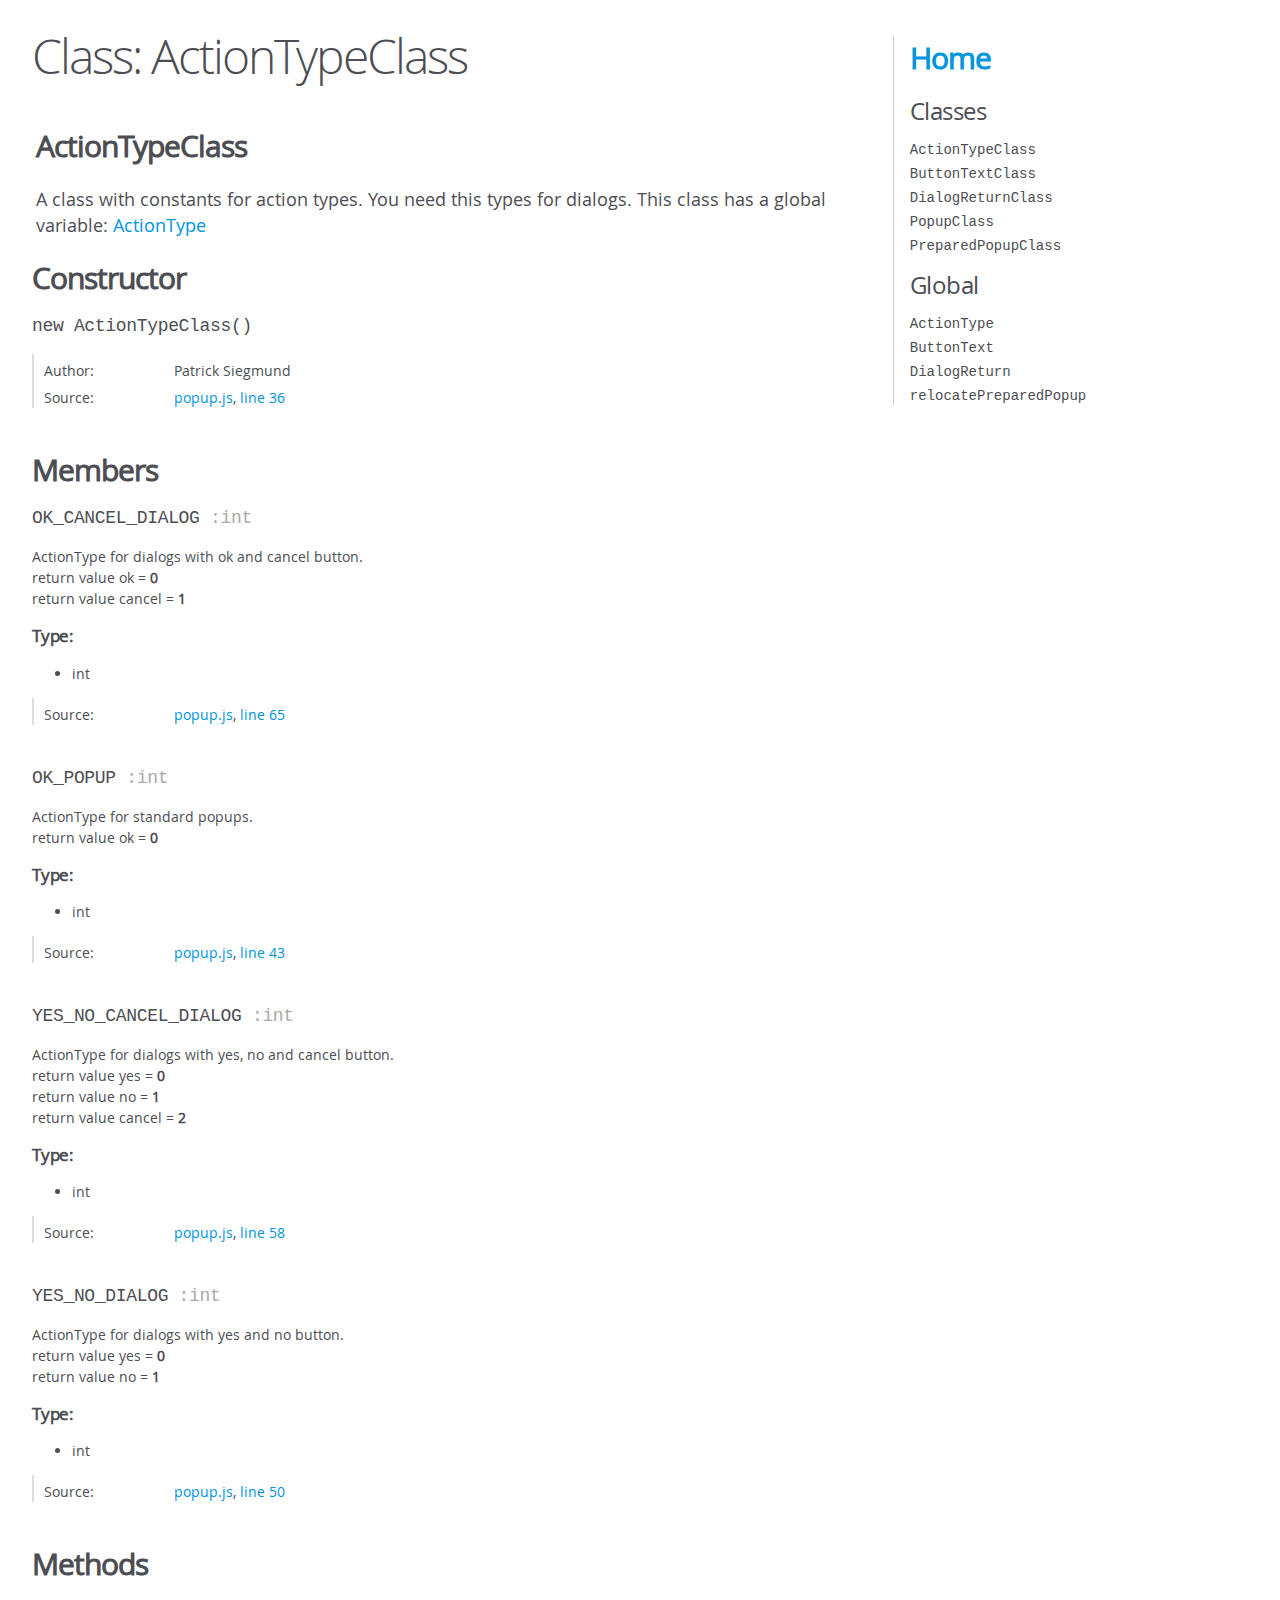
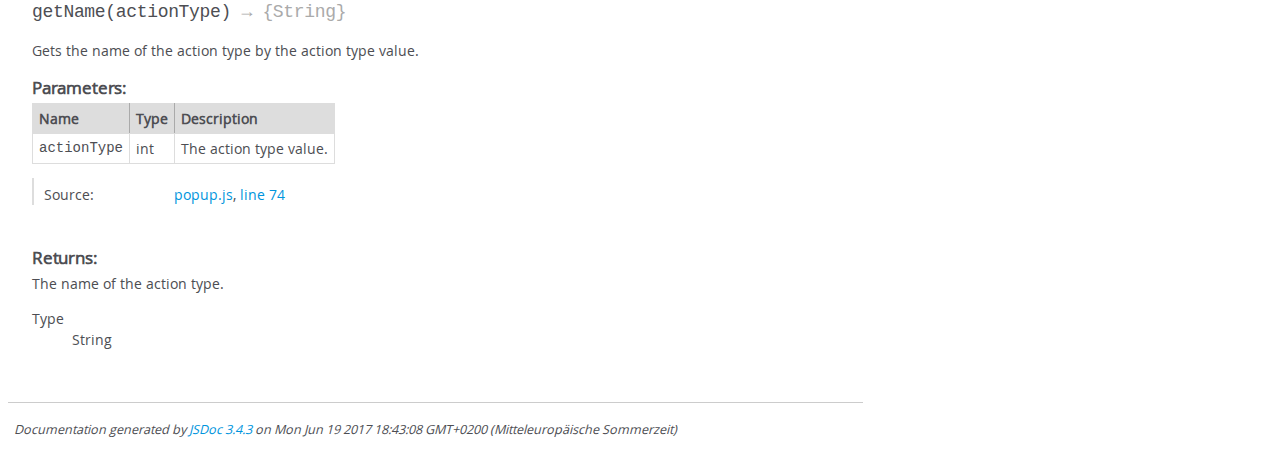
==== commit 899616f3: "Titel zu Popups / Dialogen hinzugefügt" ====
--- a/documentation/ActionTypeClass.html
+++ b/documentation/ActionTypeClass.html
@@ -618,7 +618,7 @@
 <br class="clear">
 
 <footer>
-    Documentation generated by <a href="https://github.com/jsdoc3/jsdoc">JSDoc 3.4.3</a> on Mon Jun 19 2017 10:59:01 GMT+0200 (Mitteleuropäische Sommerzeit)
+    Documentation generated by <a href="https://github.com/jsdoc3/jsdoc">JSDoc 3.4.3</a> on Mon Jun 19 2017 18:43:08 GMT+0200 (Mitteleuropäische Sommerzeit)
 </footer>
 
 <script> prettyPrint(); </script>
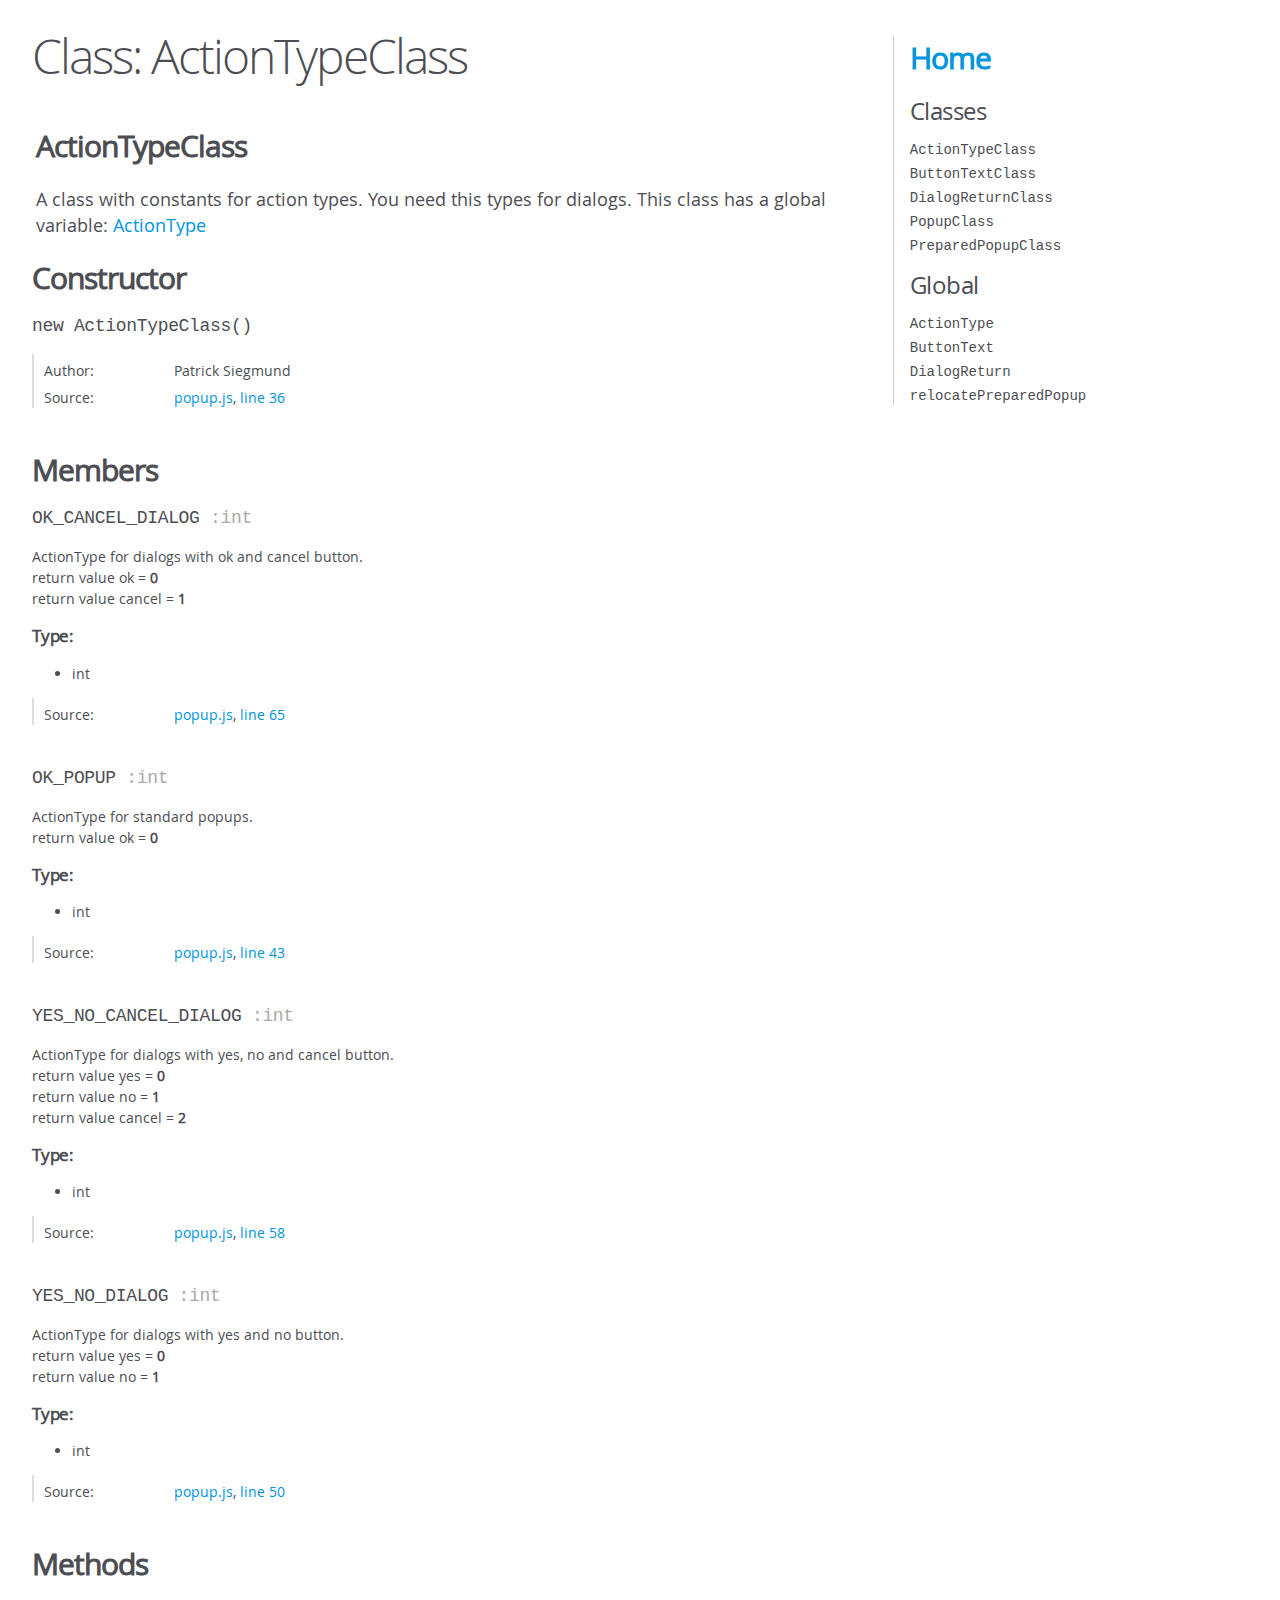
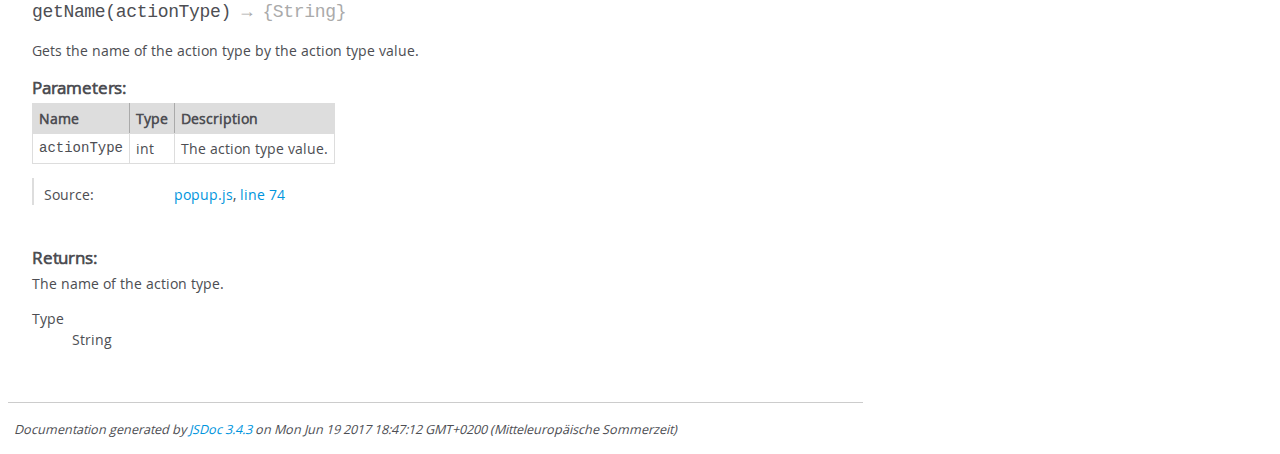
==== commit 3dd918d0: "Versionsnummer erhöht" ====
--- a/documentation/ActionTypeClass.html
+++ b/documentation/ActionTypeClass.html
@@ -618,7 +618,7 @@
 <br class="clear">
 
 <footer>
-    Documentation generated by <a href="https://github.com/jsdoc3/jsdoc">JSDoc 3.4.3</a> on Mon Jun 19 2017 18:43:08 GMT+0200 (Mitteleuropäische Sommerzeit)
+    Documentation generated by <a href="https://github.com/jsdoc3/jsdoc">JSDoc 3.4.3</a> on Mon Jun 19 2017 18:47:12 GMT+0200 (Mitteleuropäische Sommerzeit)
 </footer>
 
 <script> prettyPrint(); </script>
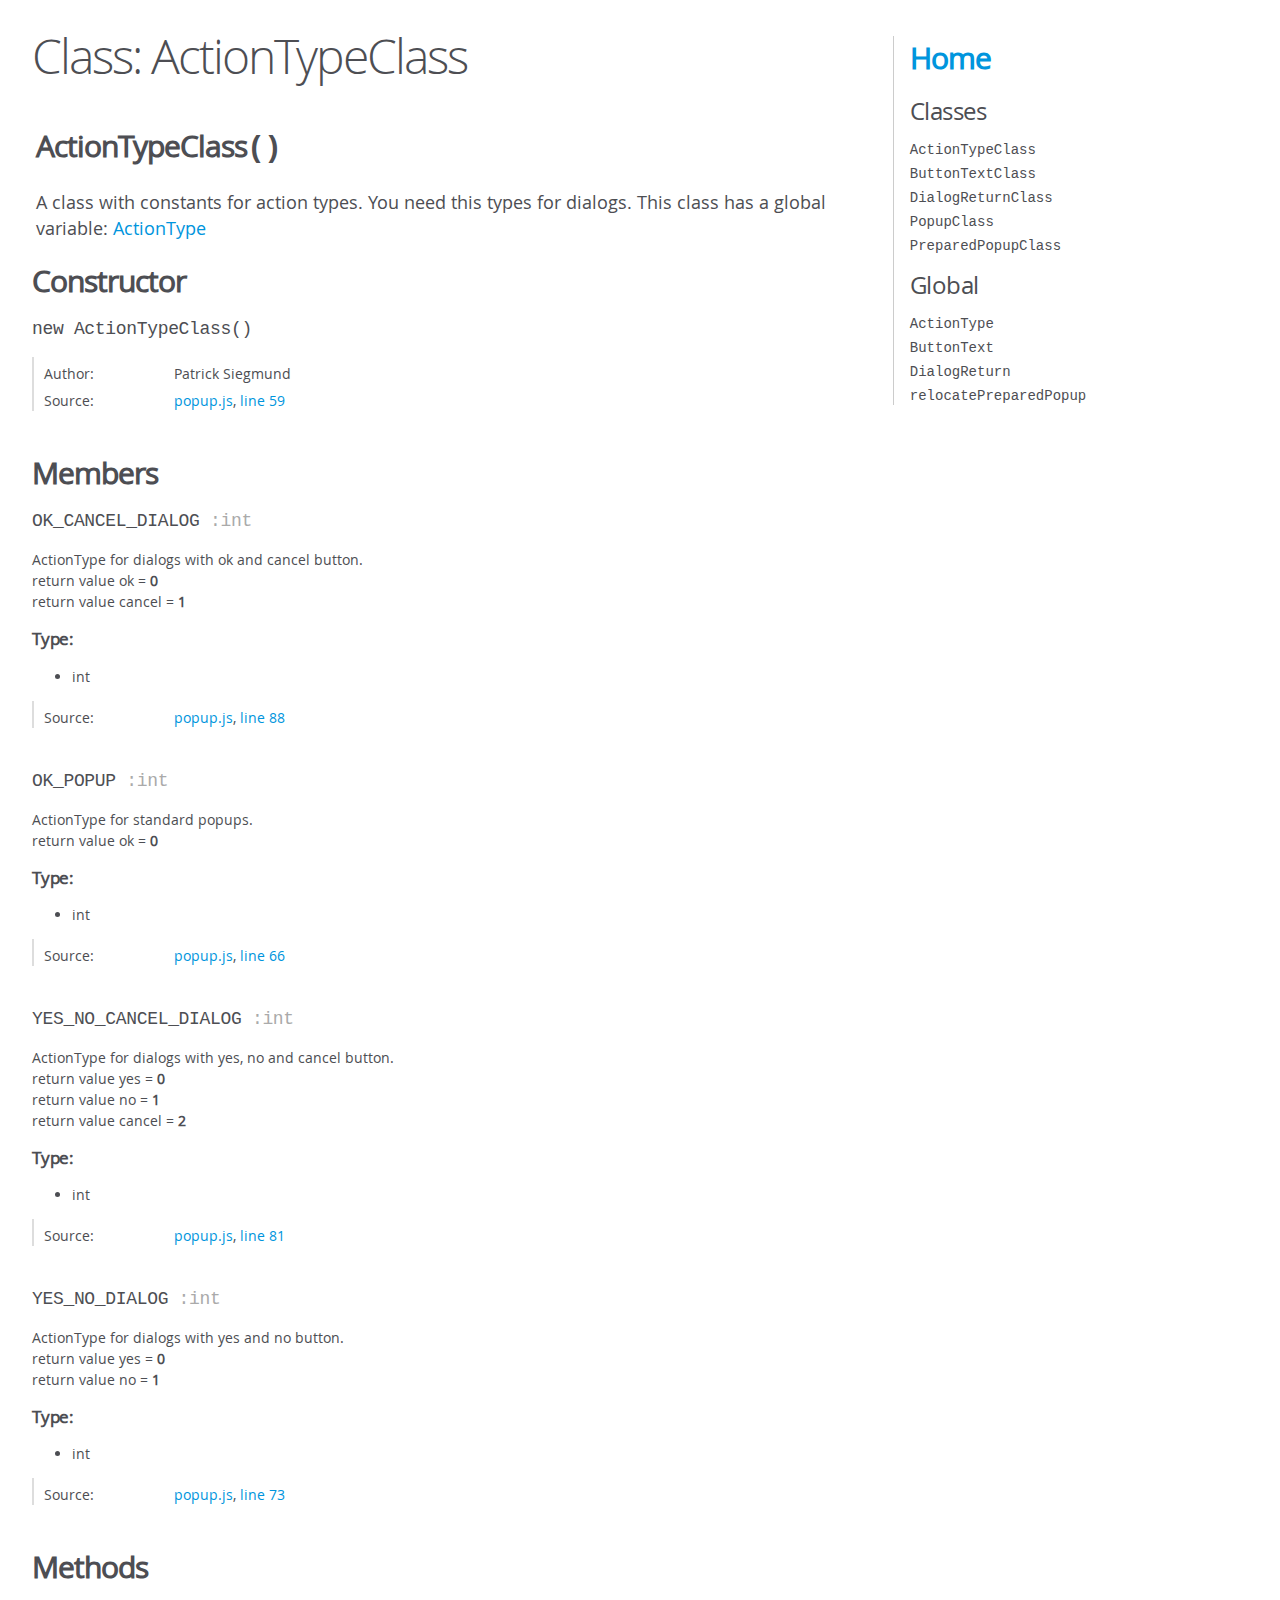
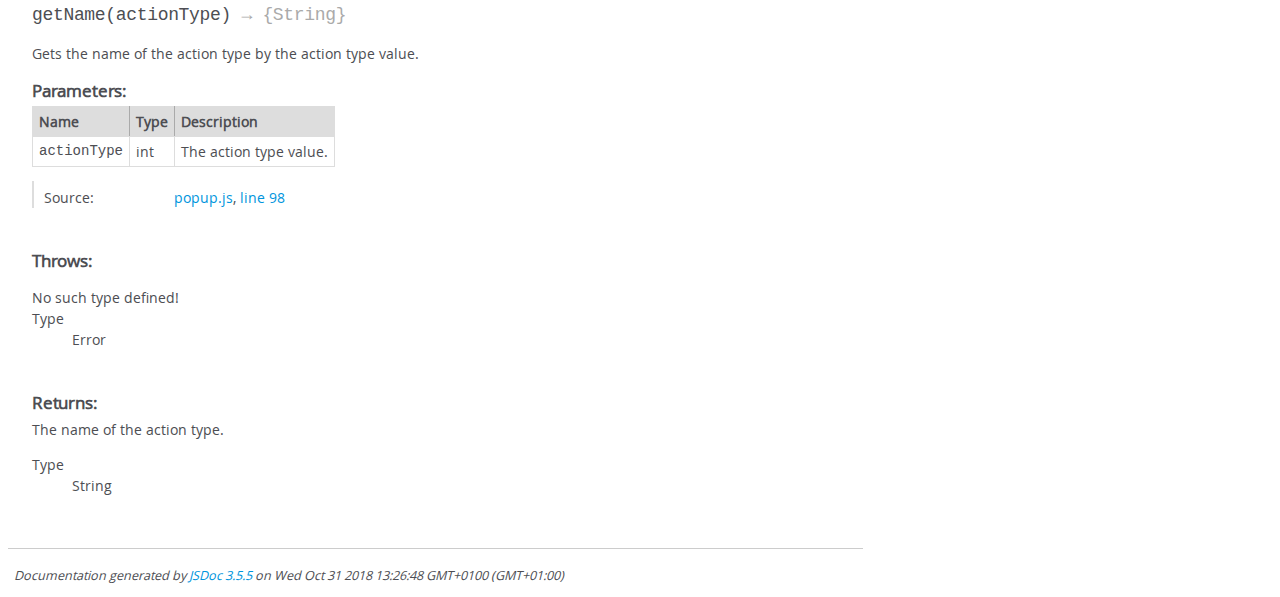
==== commit 1ce7ac5c: "Rechtschreibung und Kommentare" ====
--- a/documentation/ActionTypeClass.html
+++ b/documentation/ActionTypeClass.html
@@ -28,9 +28,9 @@
 
 <header>
     
-        <h2>ActionTypeClass</h2>
-        
-            <div class="class-description">A class with constants for action types. You need this types for dialogs.+        <h2><span class="attribs"><span class="type-signature"></span></span>ActionTypeClass<span class="signature">()</span><span class="type-signature"></span></h2>
+        
+            <div class="class-description">A class with constants for action types. You need this types for dialogs.
 This class has a global variable: <a href="global.html#ActionType">ActionType</a></div>
         
     
@@ -45,7 +45,9 @@
     <h2>Constructor</h2>
     
 
+    
     <h4 class="name" id="ActionTypeClass"><span class="type-signature"></span>new ActionTypeClass<span class="signature">()</span><span class="type-signature"></span></h4>
+    
 
     
 
@@ -99,7 +101,7 @@
     
     <dt class="tag-source">Source:</dt>
     <dd class="tag-source"><ul class="dummy"><li>
-        <a href="popup.js.html">popup.js</a>, <a href="popup.js.html#line36">line 36</a>
+        <a href="popup.js.html">popup.js</a>, <a href="popup.js.html#line59">line 59</a>
     </li></ul></dd>
     
 
@@ -125,6 +127,8 @@
 
 
 
+
+
     
     </div>
 
@@ -134,7 +138,9 @@
 
     
 
-     
+    
+
+    
 
     
 
@@ -149,8 +155,8 @@
 
 
 <div class="description">
-    ActionType for dialogs with ok and cancel button.<br>-	return value ok = <b>0</b><br>+    ActionType for dialogs with ok and cancel button.<br>
+	return value ok = <b>0</b><br>
 	return value cancel = <b>1</b>
 </div>
 
@@ -199,7 +205,7 @@
     
     <dt class="tag-source">Source:</dt>
     <dd class="tag-source"><ul class="dummy"><li>
-        <a href="popup.js.html">popup.js</a>, <a href="popup.js.html#line65">line 65</a>
+        <a href="popup.js.html">popup.js</a>, <a href="popup.js.html#line88">line 88</a>
     </li></ul></dd>
     
 
@@ -223,7 +229,7 @@
 
 
 <div class="description">
-    ActionType for standard popups.<br>+    ActionType for standard popups.<br>
 	return value ok = <b>0</b>
 </div>
 
@@ -272,7 +278,7 @@
     
     <dt class="tag-source">Source:</dt>
     <dd class="tag-source"><ul class="dummy"><li>
-        <a href="popup.js.html">popup.js</a>, <a href="popup.js.html#line43">line 43</a>
+        <a href="popup.js.html">popup.js</a>, <a href="popup.js.html#line66">line 66</a>
     </li></ul></dd>
     
 
@@ -296,9 +302,9 @@
 
 
 <div class="description">
-    ActionType for dialogs with yes, no and cancel button.<br>-	return value yes = <b>0</b><br>-	return value no = <b>1</b><br>+    ActionType for dialogs with yes, no and cancel button.<br>
+	return value yes = <b>0</b><br>
+	return value no = <b>1</b><br>
 	return value cancel = <b>2</b>
 </div>
 
@@ -347,7 +353,7 @@
     
     <dt class="tag-source">Source:</dt>
     <dd class="tag-source"><ul class="dummy"><li>
-        <a href="popup.js.html">popup.js</a>, <a href="popup.js.html#line58">line 58</a>
+        <a href="popup.js.html">popup.js</a>, <a href="popup.js.html#line81">line 81</a>
     </li></ul></dd>
     
 
@@ -371,8 +377,8 @@
 
 
 <div class="description">
-    ActionType for dialogs with yes and no button.<br>-	return value yes = <b>0</b><br>+    ActionType for dialogs with yes and no button.<br>
+	return value yes = <b>0</b><br>
 	return value no = <b>1</b>
 </div>
 
@@ -421,7 +427,7 @@
     
     <dt class="tag-source">Source:</dt>
     <dd class="tag-source"><ul class="dummy"><li>
-        <a href="popup.js.html">popup.js</a>, <a href="popup.js.html#line50">line 50</a>
+        <a href="popup.js.html">popup.js</a>, <a href="popup.js.html#line73">line 73</a>
     </li></ul></dd>
     
 
@@ -448,7 +454,9 @@
 
     
 
+    
     <h4 class="name" id="getName"><span class="type-signature"></span>getName<span class="signature">(actionType)</span><span class="type-signature"> &rarr; {String}</span></h4>
+    
 
     
 
@@ -548,7 +556,7 @@
     
     <dt class="tag-source">Source:</dt>
     <dd class="tag-source"><ul class="dummy"><li>
-        <a href="popup.js.html">popup.js</a>, <a href="popup.js.html#line74">line 74</a>
+        <a href="popup.js.html">popup.js</a>, <a href="popup.js.html#line98">line 98</a>
     </li></ul></dd>
     
 
@@ -569,6 +577,35 @@
 
 
 
+<h5>Throws:</h5>
+
+        
+
+<dl>
+    <dt>
+        <div class="param-desc">
+        No such type defined!
+        </div>
+    </dt>
+    <dd></dd>
+    <dt>
+        <dl>
+            <dt>
+                Type
+            </dt>
+            <dd>
+                
+<span class="param-type">Error</span>
+
+
+            </dd>
+        </dl>
+    </dt>
+    <dd></dd>
+</dl>
+
+
+    
 
 
 <h5>Returns:</h5>
@@ -596,6 +633,8 @@
 
 
 
+
+
         
     
 
@@ -618,7 +657,7 @@
 <br class="clear">
 
 <footer>
-    Documentation generated by <a href="https://github.com/jsdoc3/jsdoc">JSDoc 3.4.3</a> on Mon Jun 19 2017 18:47:12 GMT+0200 (Mitteleuropäische Sommerzeit)
+    Documentation generated by <a href="https://github.com/jsdoc3/jsdoc">JSDoc 3.5.5</a> on Wed Oct 31 2018 13:26:48 GMT+0100 (GMT+01:00)
 </footer>
 
 <script> prettyPrint(); </script>
--- a/documentation/styles/jsdoc-default.css
+++ b/documentation/styles/jsdoc-default.css
@@ -78,6 +78,10 @@
     margin-bottom: 40px;
 }
 
+article img {
+  max-width: 100%;
+}
+
 section
 {
     display: block;
@@ -218,8 +222,8 @@
 th { border-right: 1px solid #aaa; }
 tr > th:last-child { border-right: 1px solid #ddd; }
 
-.ancestors { color: #999; }
-.ancestors a
+.ancestors, .attribs { color: #999; }
+.ancestors a, .attribs a
 {
     color: #999 !important;
     text-decoration: none;
